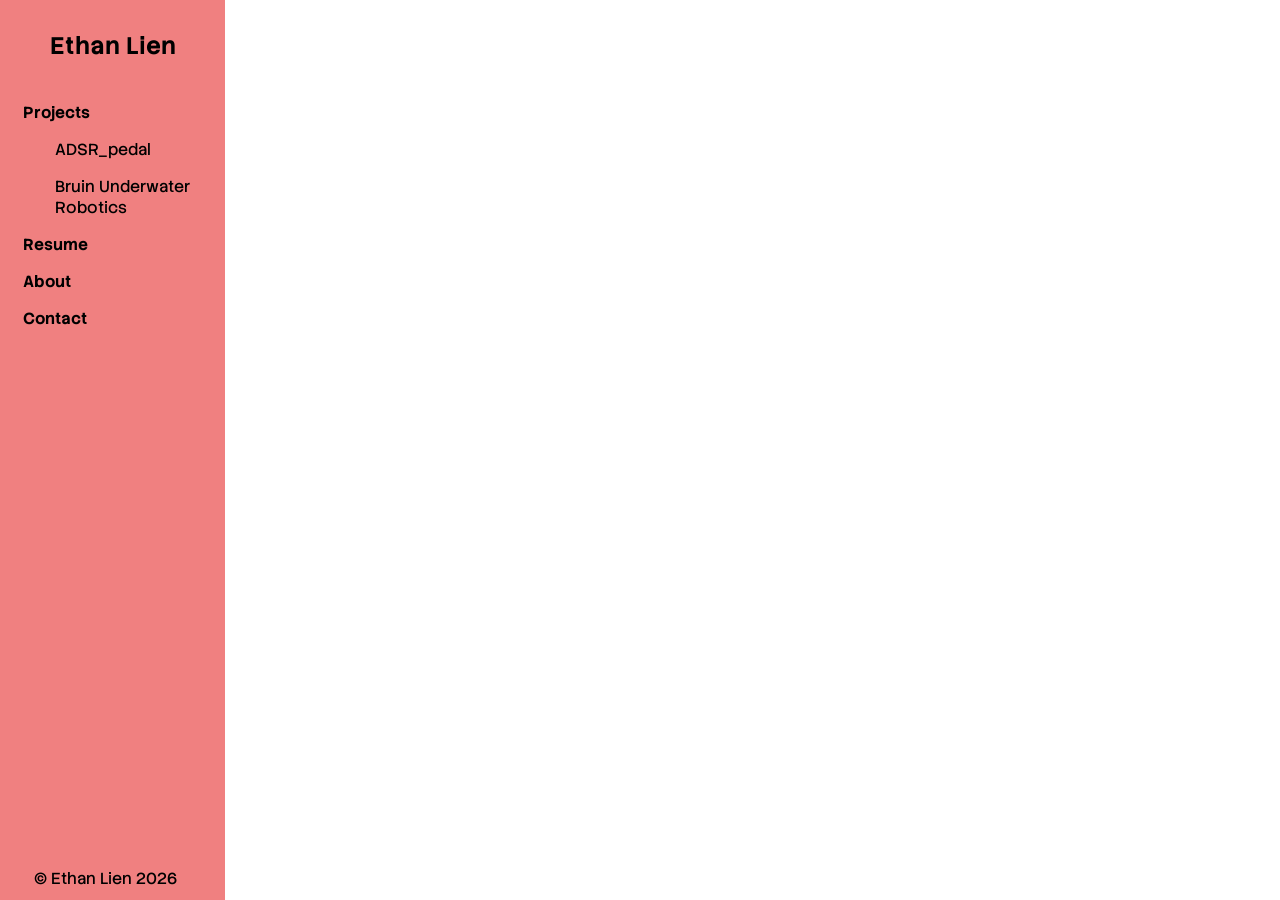
==== about/index.html @ c7d28c7a "start adsr" ====
<!DOCTYPE html>
<html>
<head>
    <meta charset="UTF-8">
    <meta name="viewport" content="width=device-width, initial-scale=1.0">
    <title>TEMPLATE BABEYY</title>
    <base href="https://ethanlien1203.github.io">
    <link rel="icon" type="image/x-icon" href="/images/favicon.png">
    <link rel="stylesheet" href="/css/style.css">
    <link rel="stylesheet" href="/css/sideNav.css">
    <link rel="preconnect" href="https://fonts.googleapis.com">
    <link rel="preconnect" href="https://fonts.gstatic.com" crossorigin>
    <link href="https://fonts.googleapis.com/css2?family=Roboto+Mono:ital,wght@0,100..700;1,100..700&family=Stack+Sans+Text:wght@200..700&display=swap" rel="stylesheet">
</head>
<body>
    <special-nav></special-nav>

    <div class="main">
        <p>egg salad</p>
    </div>

    <script src="/navManager.js"></script>
</body>
</html>
---- css/style.css ----
nav {
    height:100%;
    width:225px;
    position:fixed;
    z-index:1;
    top:0;
    left:0;
    background-color:lightcoral;
    overflow-x:hidden;
    padding-top:5px;
}

main {
    height:auto;
    margin-left:225px;
    background-color:white;
    top:0;
    left:0;
    bottom:0;
    right:0;
}
---- css/sideNav.css ----
#site-name {
    font-family:'Stack Sans Text', monospace;
    text-align:center;
    padding:5px;
}
#site-name a:link,a:visited,a:hover,a:active {
    color:black;
    text-decoration:none;
}
#nav-main {
    padding-left:10%;
    padding-right:10%;
    font-family:'Stack Sans Text', monospace;
    margin-top:5px auto;
}
#nav-main a:link,a:visited {
    color:black;
    text-decoration: none;
}
#nav-main a:hover,a:active {
    color:chartreuse;
    text-decoration:none;
}
#nav-main .tab {
    margin-left:18%;
}
#nav-main .label {
    font-weight:bolder;
}
#nav-footer {
    font-family:'Stack Sans Text', monospace;
    text-align:center;
    position:absolute;
    bottom:0px;
    margin-left:15%;
}
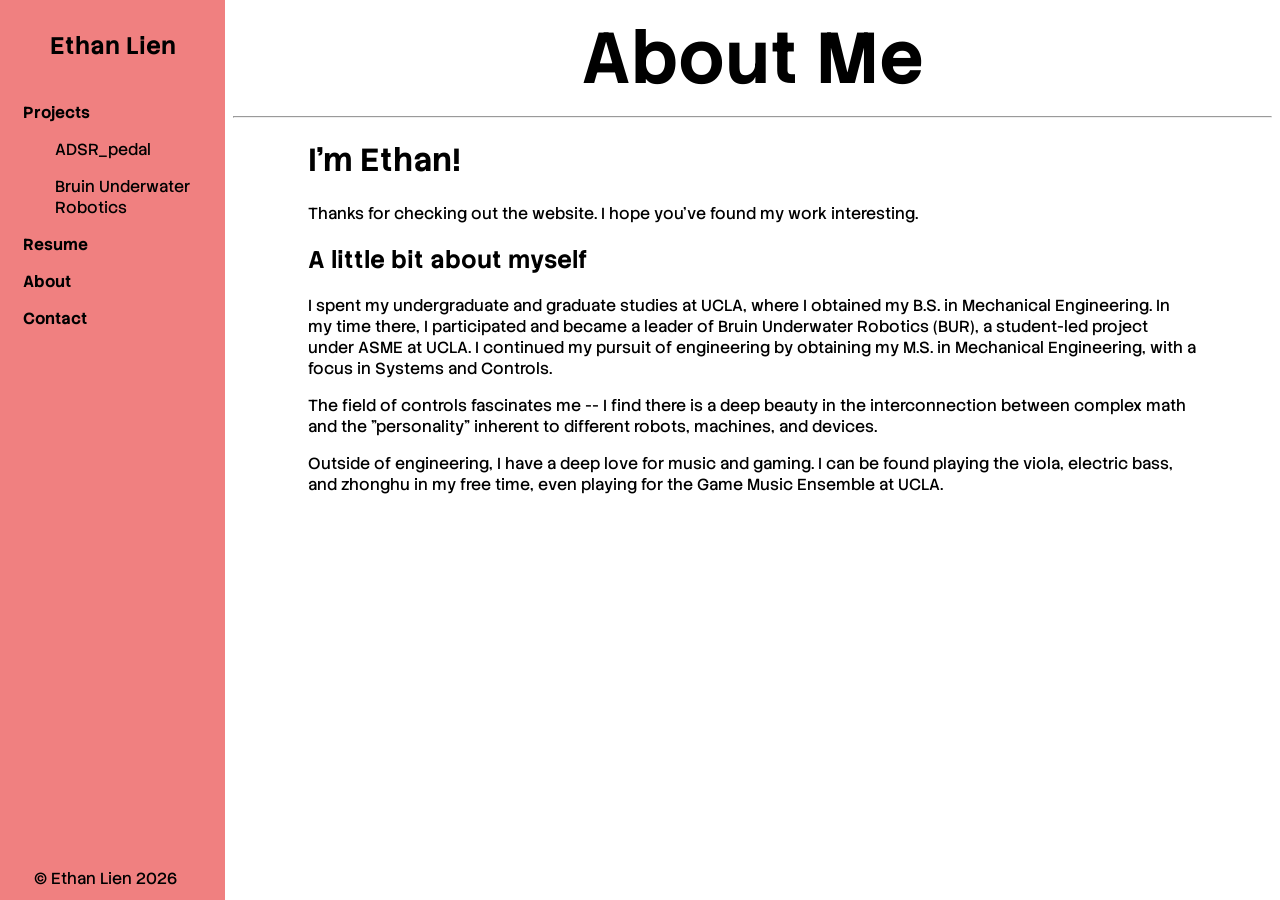
==== commit e1ef49ac: "updated about" ====
--- a/about/index.html
+++ b/about/index.html
@@ -3,21 +3,55 @@
 <head>
     <meta charset="UTF-8">
     <meta name="viewport" content="width=device-width, initial-scale=1.0">
-    <title>TEMPLATE BABEYY</title>
+    <title>About Me | Ethan Lien</title>
     <base href="https://ethanlien1203.github.io">
     <link rel="icon" type="image/x-icon" href="/images/favicon.png">
     <link rel="stylesheet" href="/css/style.css">
     <link rel="stylesheet" href="/css/sideNav.css">
+    <link rel="stylesheet" href="/css/main.css">
     <link rel="preconnect" href="https://fonts.googleapis.com">
     <link rel="preconnect" href="https://fonts.gstatic.com" crossorigin>
     <link href="https://fonts.googleapis.com/css2?family=Roboto+Mono:ital,wght@0,100..700;1,100..700&family=Stack+Sans+Text:wght@200..700&display=swap" rel="stylesheet">
+    <style>
+        #header-img {
+            /* background-image:url('/images/egg_pic.jpg'); */
+            opacity:0.7;
+        }
+        #header-content {
+            font-size: 36px;
+            color:black;
+        }
+        #header {
+            height:100px;
+        }
+    </style>
 </head>
 <body>
     <special-nav></special-nav>
 
-    <div class="main">
-        <p>egg salad</p>
-    </div>
+    <main>
+        <div id="header">
+            <div id="header-img"></div>
+            <div id="header-content">
+                <h1>About Me</h1>
+            </div>
+        </div>
+        <hr>
+        <div class="section">
+            <h1>I'm Ethan!</h1>
+            <p>Thanks for checking out the website. I hope you've found my work interesting.</p>
+            <h2>A little bit about myself</h2>
+            <!-- <p>I am a recent graduate from UCLA, where I recieved both my B.S. and M.S. in Mechanical Engineering. I am fascinated by Systems and Controls, in which I had a focus in during my graduate studies. While my studies have had a focus in robotics, I truly believe that the soul of all life and engineering lies in Controls.</p> -->
+            <p> I spent my undergraduate and graduate studies at UCLA, where I obtained my B.S. in Mechanical Engineering. 
+                In my time there, I participated and became a leader of Bruin Underwater Robotics (BUR), a student-led 
+                project under ASME at UCLA. I continued my pursuit of engineering by obtaining my M.S. in Mechanical 
+                Engineering, with a focus in Systems and Controls.</p>
+            <p> The field of controls fascinates me -- I find there is a deep beauty in the interconnection between 
+                complex math and the "personality" inherent to different robots, machines, and devices.</p>
+            <p> Outside of engineering, I have a deep love for music and gaming. I can be found playing the viola, electric 
+                bass, and zhonghu in my free time, even playing for the Game Music Ensemble at UCLA.</p>
+        </div>
+    </main>
 
     <script src="/navManager.js"></script>
 </body>
--- a/css/sideNav.css
+++ b/css/sideNav.css
@@ -3,7 +3,7 @@
     text-align:center;
     padding:5px;
 }
-#site-name a:link,a:visited,a:hover,a:active {
+#site-name a:link,a:visited,a:hover {
     color:black;
     text-decoration:none;
 }
@@ -28,7 +28,7 @@
     font-weight:bolder;
 }
 #nav-footer {
-    font-family:'Stack Sans Text', monospace;
+    font-family:'Stack Sans Text',monospace;
     text-align:center;
     position:absolute;
     bottom:0px;
--- a/css/main.css
+++ b/css/main.css
@@ -0,0 +1,23 @@
+#header {
+    width:100%;
+    height:225px;
+    display:flex;
+    position:relative;
+    justify-content:center;
+    align-items:center;
+    font-family:'Stack Sans Text',monospace
+}
+#header-img {
+    width:100%;
+    height:100%;
+    background-size:cover;
+    background-position-y:center;
+    position:absolute;
+}
+#header-content {
+    position:absolute;
+}
+.section {
+    font-family: 'Stack Sans Text',monospace;
+    padding:0px 75px
+}
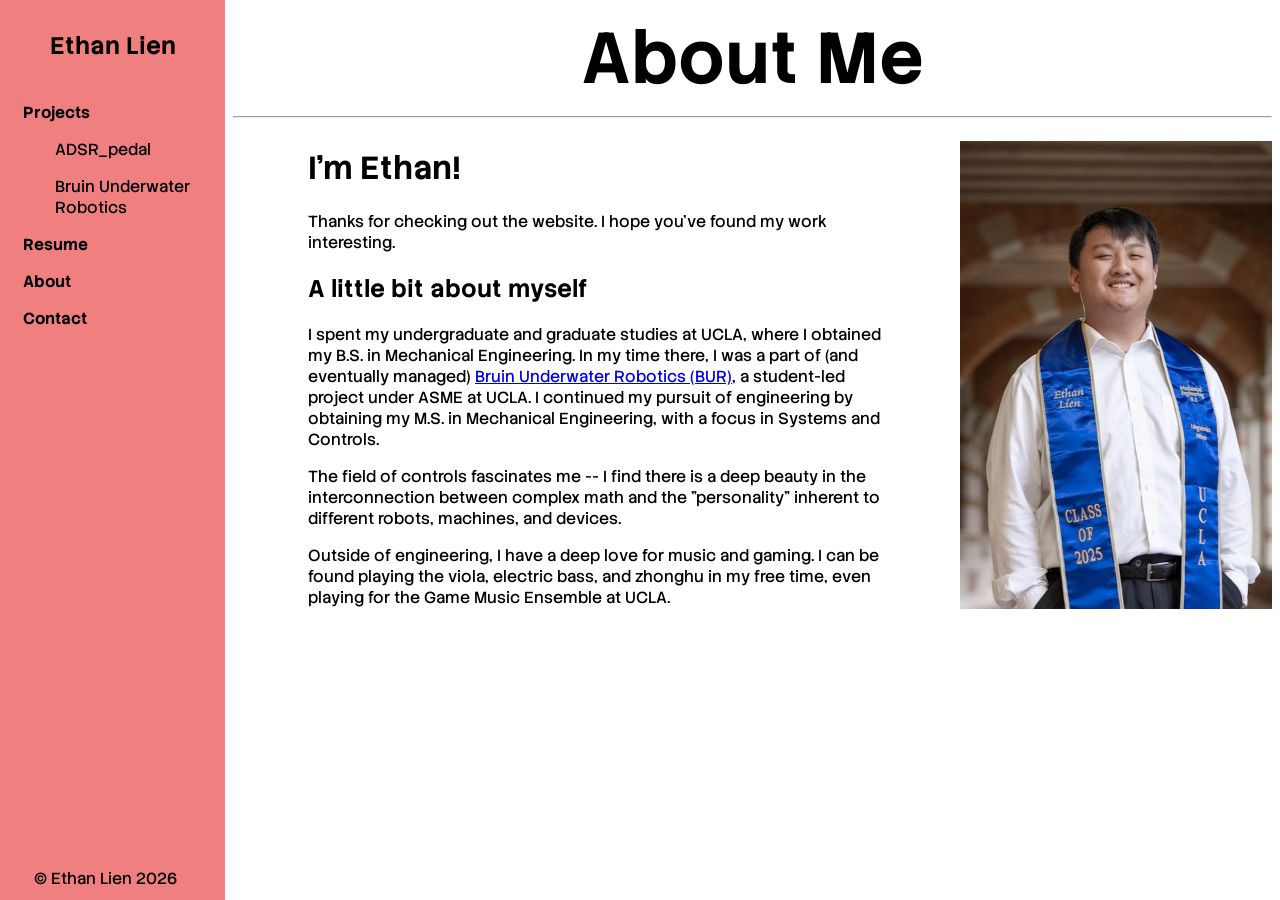
==== commit e6c3cc5d: "add headshot" ====
--- a/about/index.html
+++ b/about/index.html
@@ -4,7 +4,7 @@
     <meta charset="UTF-8">
     <meta name="viewport" content="width=device-width, initial-scale=1.0">
     <title>About Me | Ethan Lien</title>
-    <base href="https://ethanlien1203.github.io">
+    <!-- <base href="https://ethanlien1203.github.io"> -->
     <link rel="icon" type="image/x-icon" href="/images/favicon.png">
     <link rel="stylesheet" href="/css/style.css">
     <link rel="stylesheet" href="/css/sideNav.css">
@@ -37,19 +37,22 @@
             </div>
         </div>
         <hr>
-        <div class="section">
-            <h1>I'm Ethan!</h1>
-            <p>Thanks for checking out the website. I hope you've found my work interesting.</p>
-            <h2>A little bit about myself</h2>
-            <!-- <p>I am a recent graduate from UCLA, where I recieved both my B.S. and M.S. in Mechanical Engineering. I am fascinated by Systems and Controls, in which I had a focus in during my graduate studies. While my studies have had a focus in robotics, I truly believe that the soul of all life and engineering lies in Controls.</p> -->
-            <p> I spent my undergraduate and graduate studies at UCLA, where I obtained my B.S. in Mechanical Engineering. 
-                In my time there, I participated and became a leader of Bruin Underwater Robotics (BUR), a student-led 
-                project under ASME at UCLA. I continued my pursuit of engineering by obtaining my M.S. in Mechanical 
-                Engineering, with a focus in Systems and Controls.</p>
-            <p> The field of controls fascinates me -- I find there is a deep beauty in the interconnection between 
-                complex math and the "personality" inherent to different robots, machines, and devices.</p>
-            <p> Outside of engineering, I have a deep love for music and gaming. I can be found playing the viola, electric 
-                bass, and zhonghu in my free time, even playing for the Game Music Ensemble at UCLA.</p>
+        <div class="section" style="display:flex;align-items:center">
+            <div id="bio" style="width:70%;float:left">
+                <h1>I'm Ethan!</h1>
+                <p>Thanks for checking out the website. I hope you've found my work interesting.</p>
+                <h2>A little bit about myself</h2>
+                <!-- <p>I am a recent graduate from UCLA, where I recieved both my B.S. and M.S. in Mechanical Engineering. I am fascinated by Systems and Controls, in which I had a focus in during my graduate studies. While my studies have had a focus in robotics, I truly believe that the soul of all life and engineering lies in Controls.</p> -->
+                <p> I spent my undergraduate and graduate studies at UCLA, where I obtained my B.S. in Mechanical Engineering. 
+                    In my time there, I was a part of (and eventually managed) <a href="/projects/bur/">Bruin Underwater Robotics (BUR)</a>, a student-led 
+                    project under ASME at UCLA. I continued my pursuit of engineering by obtaining my M.S. in Mechanical 
+                    Engineering, with a focus in Systems and Controls.</p>
+                <p> The field of controls fascinates me -- I find there is a deep beauty in the interconnection between 
+                    complex math and the "personality" inherent to different robots, machines, and devices.</p>
+                <p> Outside of engineering, I have a deep love for music and gaming. I can be found playing the viola, electric 
+                    bass, and zhonghu in my free time, even playing for the Game Music Ensemble at UCLA.</p>
+            </div>
+            <img src="/images/headshot.jpg" width="30%">
         </div>
     </main>
 
--- a/css/main.css
+++ b/css/main.css
@@ -19,5 +19,9 @@
 }
 .section {
     font-family: 'Stack Sans Text',monospace;
-    padding:0px 75px
+    /* padding:0px 75px; */
+    overflow:auto;
+}
+.section div {
+    padding: 0px 75px;
 }
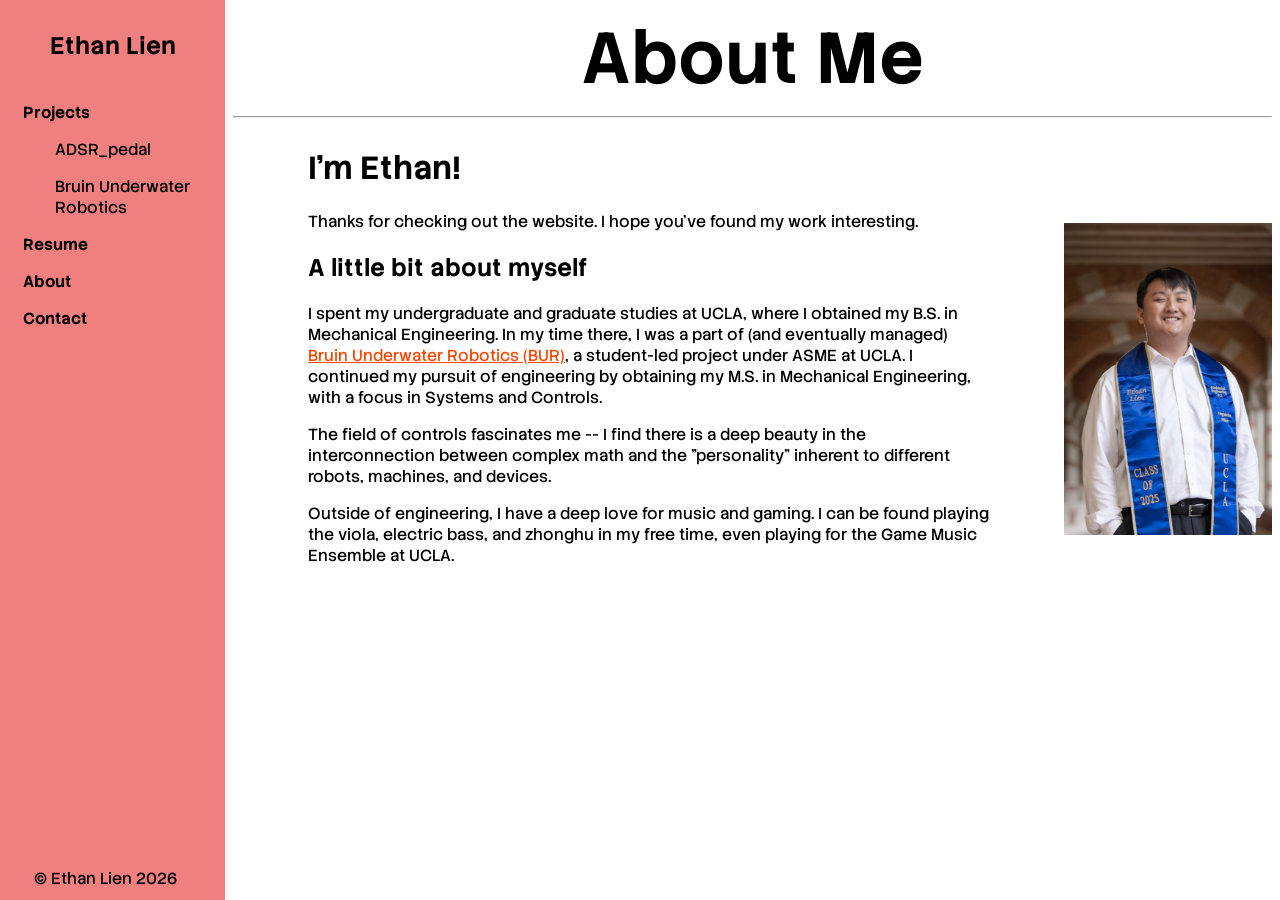
==== commit 72ce0aff: "contact" ====
--- a/about/index.html
+++ b/about/index.html
@@ -3,8 +3,8 @@
 <head>
     <meta charset="UTF-8">
     <meta name="viewport" content="width=device-width, initial-scale=1.0">
-    <title>About Me | Ethan Lien</title>
-    <!-- <base href="https://ethanlien1203.github.io"> -->
+    <title>About | Ethan Lien</title>
+    <base href="https://ethanlien1203.github.io">
     <link rel="icon" type="image/x-icon" href="/images/favicon.png">
     <link rel="stylesheet" href="/css/style.css">
     <link rel="stylesheet" href="/css/sideNav.css">
@@ -52,7 +52,7 @@
                 <p> Outside of engineering, I have a deep love for music and gaming. I can be found playing the viola, electric 
                     bass, and zhonghu in my free time, even playing for the Game Music Ensemble at UCLA.</p>
             </div>
-            <img src="/images/headshot.jpg" width="30%">
+            <img src="/images/headshot.jpg" style="width:20%;margin-top:50px">
         </div>
     </main>
 
--- a/css/main.css
+++ b/css/main.css
@@ -24,4 +24,10 @@
 }
 .section div {
     padding: 0px 75px;
+}
+.section a:link,a:visited,a:active {
+    color:orangered;
+}
+.section a:hover {
+    color:brown;
 }
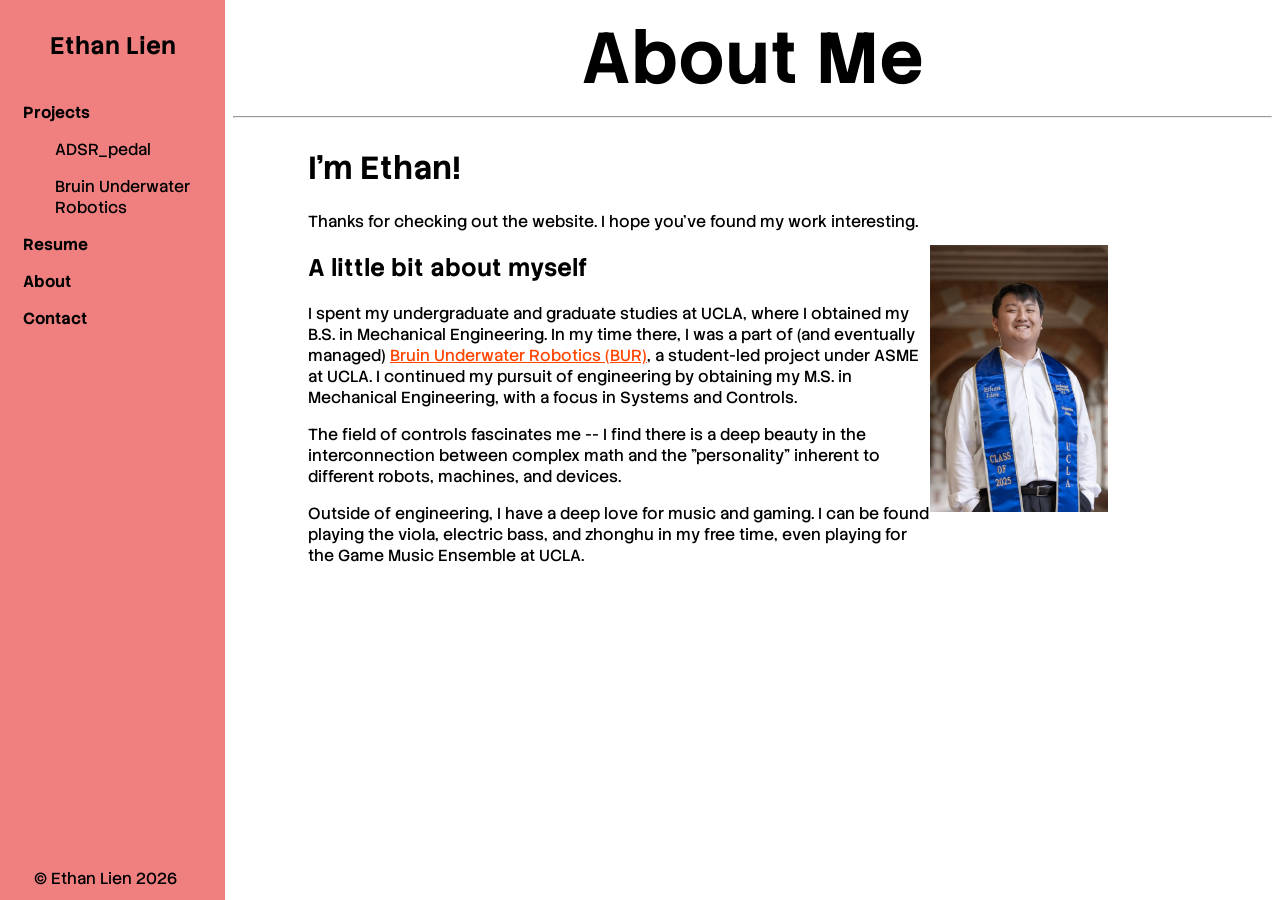
==== commit 6f78b4ab: "brwon right" ====
--- a/about/index.html
+++ b/about/index.html
@@ -7,8 +7,8 @@
     <base href="https://ethanlien1203.github.io">
     <link rel="icon" type="image/x-icon" href="/images/favicon.png">
     <link rel="stylesheet" href="/css/style.css">
+    <link rel="stylesheet" href="/css/main.css">
     <link rel="stylesheet" href="/css/sideNav.css">
-    <link rel="stylesheet" href="/css/main.css">
     <link rel="preconnect" href="https://fonts.googleapis.com">
     <link rel="preconnect" href="https://fonts.gstatic.com" crossorigin>
     <link href="https://fonts.googleapis.com/css2?family=Roboto+Mono:ital,wght@0,100..700;1,100..700&family=Stack+Sans+Text:wght@200..700&display=swap" rel="stylesheet">
@@ -52,7 +52,7 @@
                 <p> Outside of engineering, I have a deep love for music and gaming. I can be found playing the viola, electric 
                     bass, and zhonghu in my free time, even playing for the Game Music Ensemble at UCLA.</p>
             </div>
-            <img src="/images/headshot.jpg" style="width:20%;margin-top:50px">
+            <img src="/images/headshot.jpg" style="width:20%;margin-top:50px;padding-right:75px">
         </div>
     </main>
 
--- a/css/main.css
+++ b/css/main.css
@@ -19,15 +19,12 @@
 }
 .section {
     font-family: 'Stack Sans Text',monospace;
-    /* padding:0px 75px; */
+    padding:0px 75px;
     overflow:auto;
 }
-.section div {
-    padding: 0px 75px;
-}
-.section a:link,a:visited,a:active {
+main a:link,a:visited {
     color:orangered;
 }
-.section a:hover {
+main a:hover,a:active {
     color:brown;
 }
--- a/css/sideNav.css
+++ b/css/sideNav.css
@@ -7,24 +7,24 @@
     color:black;
     text-decoration:none;
 }
-#nav-main {
+#nav-content {
     padding-left:10%;
     padding-right:10%;
     font-family:'Stack Sans Text', monospace;
     margin-top:5px auto;
 }
-#nav-main a:link,a:visited {
+#nav-content a:link,a:visited {
     color:black;
     text-decoration: none;
 }
-#nav-main a:hover,a:active {
+#nav-content a:hover,a:active {
     color:chartreuse;
     text-decoration:none;
 }
-#nav-main .tab {
+#nav-content .tab {
     margin-left:18%;
 }
-#nav-main .label {
+#nav-content .label {
     font-weight:bolder;
 }
 #nav-footer {
